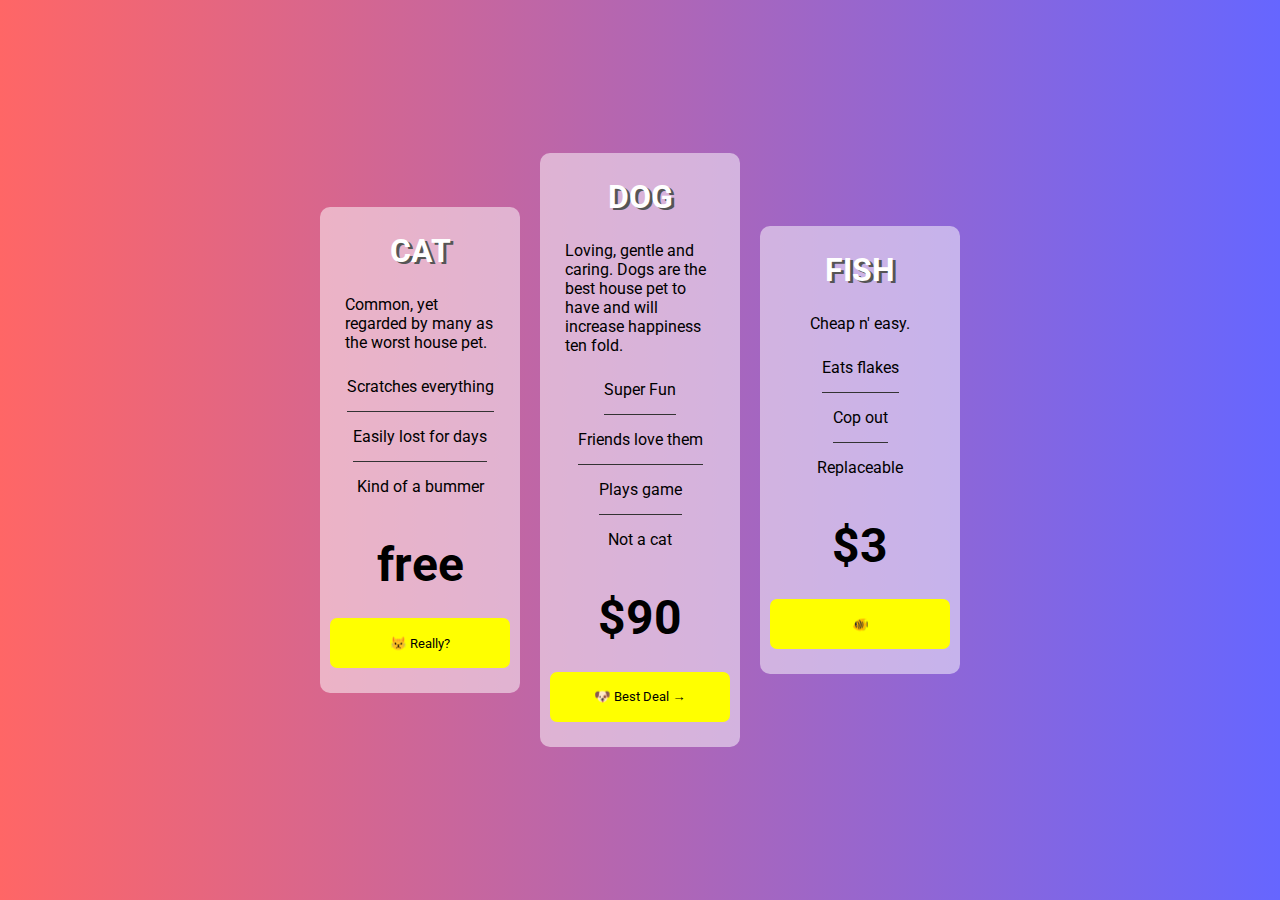
==== ex-1-pricing-grid/index.html @ 0f9280b4 "feat(ex1:CSS Flexbox Layout Assignment" ====
<!DOCTYPE html>
<html lang="en">
  <head>
    <meta charset="UTF-8" />
    <meta http-equiv="X-UA-Compatible" content="IE=edge" />
    <meta name="viewport" content="width=device-width, initial-scale=1.0" />
    <link rel="stylesheet" href="./style.css" />
    <link rel="preconnect" href="https://fonts.googleapis.com">
<link rel="preconnect" href="https://fonts.gstatic.com" crossorigin>
<link href="https://fonts.googleapis.com/css2?family=Roboto:ital,wght@0,100;0,300;0,400;0,500;0,700;0,900;1,100;1,300;1,400;1,500;1,700;1,900&display=swap" rel="stylesheet">
    <title>Flexbox Exercise 1: Pricing Grid</title>
  </head>

  <body>
    <main>
      <div class="cat-box">
        <h1 class="title">CAT</h1>
        <p>
          Common, yet regarded by many as the worst house pet.
        </p>
        <div class="feature">
          <p>Scratches everything</p>
          <p>Easily lost for days</p>
          <p>Kind of a bummer</p>
        </div>
        <h1 class="price">free<h1>
          <button class="btn btn--cat">😾 Really?</button>
      </div>


      <div class="dog-box">
        <h1 class="title">DOG</h1>
        <p>
          Loving, gentle and caring.
          Dogs are the best house pet to have and will increase happiness ten fold.
        </p>
        <div class="feature">
          <p>Super Fun</p>
          <p>Friends love them</p>
          <p>Plays game</p>
          <p>Not a cat</p>
        </div>
        <h1 class="price">$90<h1>
          <button class="btn btn--cat">🐶 Best Deal &rightarrow;</button>
      </div>


      <div class="fish-box">
        <h1 class="title">FISH</h1>
        <p>
          Cheap n' easy.
        </p>
        <div class="feature">
          <p>Eats flakes</p>
          <p>Cop out</p>
          <p>Replaceable</p>
        </div>
        <h1 class="price">$3<h1>
          <button class="btn btn--cat">🐠</button>
      </div>
    </main>
  </body>
</html>
---- ex-1-pricing-grid/style.css ----
* {
  margin: 0;
  padding: 0;
  box-sizing: border-box;
  font-family: "Roboto", sans-serif;
}

main {
  display: flex;
  /* background-color: aqua; */
  height: 100vh;
  background: linear-gradient(
    90deg,
    hsl(0, 100%, 70%, 1),
    hsl(240, 100%, 70%, 1)
  );
  align-items: center;
  justify-content: center;
  gap: 20px;
}

.title {
  color: #fff;
  text-shadow: 3px 2px #555;
}

.cat-box {
  display: flex;
  flex-direction: column;
  border-radius: 10px;
  width: 200px;
  padding: 25px;
  gap: 25px;

  align-items: center;
  justify-content: center;
  background: hsla(0, 50%, 100%, 0.5);
}

.feature {
  display: flex;
  flex-direction: column;
  gap: 15px;
  align-items: center;
}

.feature p {
  border-bottom: 1px solid #333;
  padding-bottom: 15px;
}

.feature p:last-child {
  border-bottom: none;
}

.btn {
  background-color: yellow;
  width: 180px;
  height: 50px;
  border: none;
  border-radius: 7px;
}

.price {
  font-size: 48px;
}

.dog-box {
  /* background-color: green; */
  display: flex;
  flex-direction: column;
  border-radius: 10px;
  width: 200px;
  padding: 25px;
  gap: 25px;

  align-items: center;
  justify-content: center;
  background: hsla(0, 50%, 100%, 0.5);
}

.fish-box {
  /* background-color: blue; */
  display: flex;
  flex-direction: column;
  border-radius: 10px;
  width: 200px;
  padding: 25px;
  gap: 25px;

  align-items: center;
  justify-content: center;
  background: hsla(0, 50%, 100%, 0.5);
}
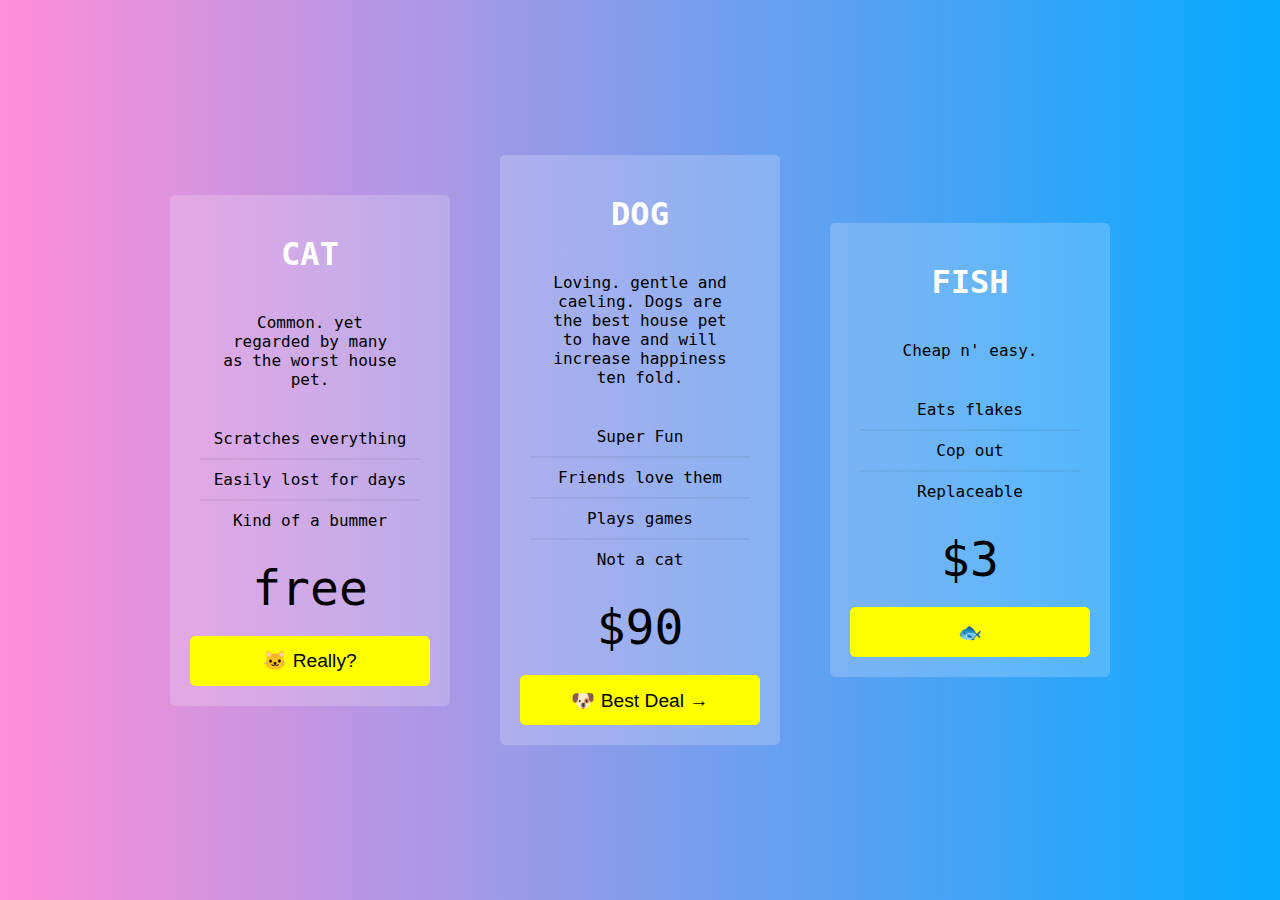
==== commit 3a7d1ec3: "feat: create website page" ====
--- a/ex-1-pricing-grid/index.html
+++ b/ex-1-pricing-grid/index.html
@@ -5,58 +5,56 @@
     <meta http-equiv="X-UA-Compatible" content="IE=edge" />
     <meta name="viewport" content="width=device-width, initial-scale=1.0" />
     <link rel="stylesheet" href="./style.css" />
-    <link rel="preconnect" href="https://fonts.googleapis.com">
-<link rel="preconnect" href="https://fonts.gstatic.com" crossorigin>
-<link href="https://fonts.googleapis.com/css2?family=Roboto:ital,wght@0,100;0,300;0,400;0,500;0,700;0,900;1,100;1,300;1,400;1,500;1,700;1,900&display=swap" rel="stylesheet">
     <title>Flexbox Exercise 1: Pricing Grid</title>
   </head>
 
   <body>
-    <main>
-      <div class="cat-box">
-        <h1 class="title">CAT</h1>
-        <p>
-          Common, yet regarded by many as the worst house pet.
+    <main class="container">
+      <div class="container-1">
+        <h1>CAT</h1>
+        <p class="description">
+          Common. yet regarded by many as the worst house pet.
         </p>
-        <div class="feature">
+        <div class="detail">
           <p>Scratches everything</p>
+          <hr />
           <p>Easily lost for days</p>
+          <hr />
           <p>Kind of a bummer</p>
         </div>
-        <h1 class="price">free<h1>
-          <button class="btn btn--cat">😾 Really?</button>
+        <div class="price">free</div>
+        <button class="btn">&#x1F431; Really?</button>
       </div>
-
-
-      <div class="dog-box">
-        <h1 class="title">DOG</h1>
-        <p>
-          Loving, gentle and caring.
-          Dogs are the best house pet to have and will increase happiness ten fold.
+      <div class="container-2">
+        <h1>DOG</h1>
+        <p class="description">
+          Loving. gentle and caeling. Dogs are the best house pet to have and
+          will increase happiness ten fold.
         </p>
-        <div class="feature">
+        <div class="detail">
           <p>Super Fun</p>
+          <hr />
           <p>Friends love them</p>
-          <p>Plays game</p>
+          <hr />
+          <p>Plays games</p>
+          <hr />
           <p>Not a cat</p>
         </div>
-        <h1 class="price">$90<h1>
-          <button class="btn btn--cat">🐶 Best Deal &rightarrow;</button>
+        <div class="price">$90</div>
+        <button class="btn">&#x1F436; Best Deal &#8594;</button>
       </div>
-
-
-      <div class="fish-box">
-        <h1 class="title">FISH</h1>
-        <p>
-          Cheap n' easy.
-        </p>
-        <div class="feature">
+      <div class="container-3">
+        <h1>FISH</h1>
+        <p class="description">Cheap n' easy.</p>
+        <div class="detail">
           <p>Eats flakes</p>
+          <hr />
           <p>Cop out</p>
+          <hr />
           <p>Replaceable</p>
         </div>
-        <h1 class="price">$3<h1>
-          <button class="btn btn--cat">🐠</button>
+        <div class="price">$3</div>
+        <button class="btn">&#x1F41F;</button>
       </div>
     </main>
   </body>
--- a/ex-1-pricing-grid/style.css
+++ b/ex-1-pricing-grid/style.css
@@ -1,94 +1,76 @@
 * {
-  margin: 0;
-  padding: 0;
   box-sizing: border-box;
-  font-family: "Roboto", sans-serif;
+  font-size: 16px;
+  margin: 0px;
+  padding: 0px;
 }
-
-main {
-  display: flex;
-  /* background-color: aqua; */
+.container {
   height: 100vh;
+  background: rgb(255, 143, 216);
   background: linear-gradient(
     90deg,
-    hsl(0, 100%, 70%, 1),
-    hsl(240, 100%, 70%, 1)
+    rgba(255, 143, 216, 1) 0%,
+    rgba(6, 170, 255, 1) 100%
   );
+  display: flex;
+  flex-direction: row;
+  justify-content: center;
   align-items: center;
-  justify-content: center;
-  gap: 20px;
+  gap: 50px;
 }
-
-.title {
-  color: #fff;
-  text-shadow: 3px 2px #555;
-}
-
-.cat-box {
+.container-1,
+.container-2,
+.container-3 {
+  width: 280px;
+  background: hsla(0, 50%, 100%, 0.2);
   display: flex;
   flex-direction: column;
-  border-radius: 10px;
-  width: 200px;
-  padding: 25px;
-  gap: 25px;
-
-  align-items: center;
-  justify-content: center;
-  background: hsla(0, 50%, 100%, 0.5);
+  border-radius: 5px;
 }
-
-.feature {
-  display: flex;
-  flex-direction: column;
-  gap: 15px;
-  align-items: center;
+h1 {
+  margin-top: 40px;
+  color: white;
+  font-family: monospace;
+  font-weight: 600;
+  font-size: 2rem;
+  text-align: center;
 }
-
-.feature p {
-  border-bottom: 1px solid #333;
-  padding-bottom: 15px;
+.description {
+  margin-top: 40px;
+  margin-left: 50px;
+  margin-right: 50px;
+  font-family: monospace;
+  font-weight: 400;
+  font-size: 1rem;
+  text-align: center;
 }
-
-.feature p:last-child {
-  border-bottom: none;
+hr {
+  margin-top: 10px;
+  margin-bottom: 10px;
+  border: 1px solid hsla(0, 0%, 0%, 0.055);
 }
-
+.detail {
+  margin-top: 40px;
+  margin-left: 30px;
+  margin-right: 30px;
+  font-family: monospace;
+  font-weight: 400;
+  font-size: 1rem;
+  text-align: center;
+}
+.price {
+  text-align: center;
+  margin-top: 30px;
+  font-family: monospace;
+  font-weight: 400;
+  font-size: 3rem;
+}
 .btn {
+  height: 50px;
+  margin: 20px;
   background-color: yellow;
-  width: 180px;
-  height: 50px;
-  border: none;
-  border-radius: 7px;
+  border: 1px solid yellow;
+  border-radius: 5px;
+  text-align: center;
+  font-size: 1.2rem;
 }
-
-.price {
-  font-size: 48px;
-}
-
-.dog-box {
-  /* background-color: green; */
-  display: flex;
-  flex-direction: column;
-  border-radius: 10px;
-  width: 200px;
-  padding: 25px;
-  gap: 25px;
-
-  align-items: center;
-  justify-content: center;
-  background: hsla(0, 50%, 100%, 0.5);
-}
-
-.fish-box {
-  /* background-color: blue; */
-  display: flex;
-  flex-direction: column;
-  border-radius: 10px;
-  width: 200px;
-  padding: 25px;
-  gap: 25px;
-
-  align-items: center;
-  justify-content: center;
-  background: hsla(0, 50%, 100%, 0.5);
-}
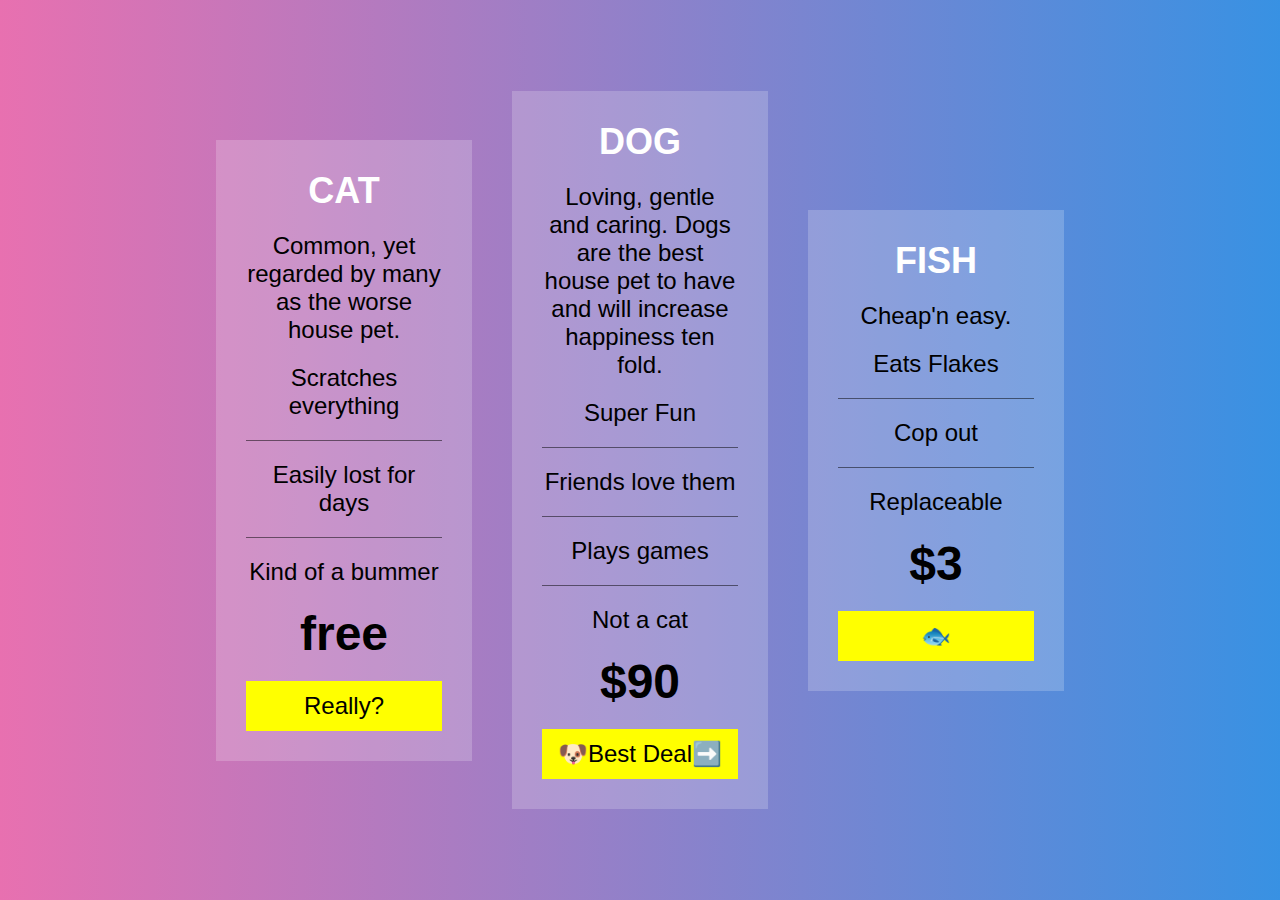
==== commit 5d71f7d2: "feat: add content add style" ====
--- a/ex-1-pricing-grid/index.html
+++ b/ex-1-pricing-grid/index.html
@@ -9,53 +9,38 @@
   </head>
 
   <body>
-    <main class="container">
-      <div class="container-1">
-        <h1>CAT</h1>
-        <p class="description">
-          Common. yet regarded by many as the worst house pet.
-        </p>
-        <div class="detail">
-          <p>Scratches everything</p>
-          <hr />
-          <p>Easily lost for days</p>
-          <hr />
-          <p>Kind of a bummer</p>
-        </div>
-        <div class="price">free</div>
-        <button class="btn">&#x1F431; Really?</button>
+    <div class="container">
+      <div class="cat">
+        <h2>CAT</h2>
+        <p>Common, yet regarded by many as the worse house pet.</p>
+        <p class="p1">Scratches everything</p>
+        <p class="p2">Easily lost for days</p>
+        <p>Kind of a bummer</p>
+        <h1>free</h1>
+        <button>Really?</button>
       </div>
-      <div class="container-2">
-        <h1>DOG</h1>
-        <p class="description">
-          Loving. gentle and caeling. Dogs are the best house pet to have and
+      <div class="dog">
+        <h2>DOG</h2>
+        <p>
+          Loving, gentle and caring. Dogs are the best house pet to have and
           will increase happiness ten fold.
         </p>
-        <div class="detail">
-          <p>Super Fun</p>
-          <hr />
-          <p>Friends love them</p>
-          <hr />
-          <p>Plays games</p>
-          <hr />
-          <p>Not a cat</p>
-        </div>
-        <div class="price">$90</div>
-        <button class="btn">&#x1F436; Best Deal &#8594;</button>
+        <p class="p1">Super Fun</p>
+        <p class="p2">Friends love them</p>
+        <p class="p3">Plays games</p>
+        <p>Not a cat</p>
+        <h1>$90</h1>
+        <button>🐶Best Deal➡️</button>
       </div>
-      <div class="container-3">
-        <h1>FISH</h1>
-        <p class="description">Cheap n' easy.</p>
-        <div class="detail">
-          <p>Eats flakes</p>
-          <hr />
-          <p>Cop out</p>
-          <hr />
-          <p>Replaceable</p>
-        </div>
-        <div class="price">$3</div>
-        <button class="btn">&#x1F41F;</button>
+      <div class="fish">
+        <h2>FISH</h2>
+        <p>Cheap'n easy.</p>
+        <p class="p1">Eats Flakes</p>
+        <p class="p2">Cop out</p>
+        <p>Replaceable</p>
+        <h1>$3</h1>
+        <button>🐟</button>
       </div>
-    </main>
+    </div>
   </body>
 </html>
--- a/ex-1-pricing-grid/style.css
+++ b/ex-1-pricing-grid/style.css
@@ -1,76 +1,45 @@
-* {
-  box-sizing: border-box;
-  font-size: 16px;
-  margin: 0px;
-  padding: 0px;
+*{
+    box-sizing: border-box;
+    margin: 0;
+    padding: 0;
+    font-family: sans-serif;
 }
-.container {
-  height: 100vh;
-  background: rgb(255, 143, 216);
-  background: linear-gradient(
-    90deg,
-    rgba(255, 143, 216, 1) 0%,
-    rgba(6, 170, 255, 1) 100%
-  );
-  display: flex;
-  flex-direction: row;
-  justify-content: center;
-  align-items: center;
-  gap: 50px;
+body{
+    height: 100vh;
 }
-.container-1,
-.container-2,
-.container-3 {
-  width: 280px;
-  background: hsla(0, 50%, 100%, 0.2);
-  display: flex;
-  flex-direction: column;
-  border-radius: 5px;
+.container{
+    display: flex;
+    background: linear-gradient(90deg,rgb(91%,44%,69%),rgb(22%,57%,89%));
+    height: 100%;
+    justify-content: center;
+    align-items: center;
+    width: 100%;
 }
-h1 {
-  margin-top: 40px;
-  color: white;
-  font-family: monospace;
-  font-weight: 600;
-  font-size: 2rem;
-  text-align: center;
+h2{
+    color: white;
 }
-.description {
-  margin-top: 40px;
-  margin-left: 50px;
-  margin-right: 50px;
-  font-family: monospace;
-  font-weight: 400;
-  font-size: 1rem;
-  text-align: center;
+.cat,.dog,.fish{
+    background: rgba(255,255, 255, .2);
+    height: fit-content;
+    display: flex;
+    flex-direction: column;
+    text-align: center;
+    padding: 30px;
+    flex-basis: 20%;
+    gap: 20px;
+    font-size: 1.5rem;
+    margin: 20px;
 }
-hr {
-  margin-top: 10px;
-  margin-bottom: 10px;
-  border: 1px solid hsla(0, 0%, 0%, 0.055);
+button{
+    background-color: yellow;
+    border: none;
+    display: flex;
+    justify-content: center;
+    align-items: center;
+    height: 50px;
+    font-size: 1.5rem;
 }
-.detail {
-  margin-top: 40px;
-  margin-left: 30px;
-  margin-right: 30px;
-  font-family: monospace;
-  font-weight: 400;
-  font-size: 1rem;
-  text-align: center;
-}
-.price {
-  text-align: center;
-  margin-top: 30px;
-  font-family: monospace;
-  font-weight: 400;
-  font-size: 3rem;
-}
-.btn {
-  height: 50px;
-  margin: 20px;
-  background-color: yellow;
-  border: 1px solid yellow;
-  border-radius: 5px;
-  text-align: center;
-  font-size: 1.2rem;
-}
+.p1,.p2,.p3{
+    border-bottom: 1px solid rgba(0, 0, 0, 0.5);
+    padding-bottom: 20px;
+}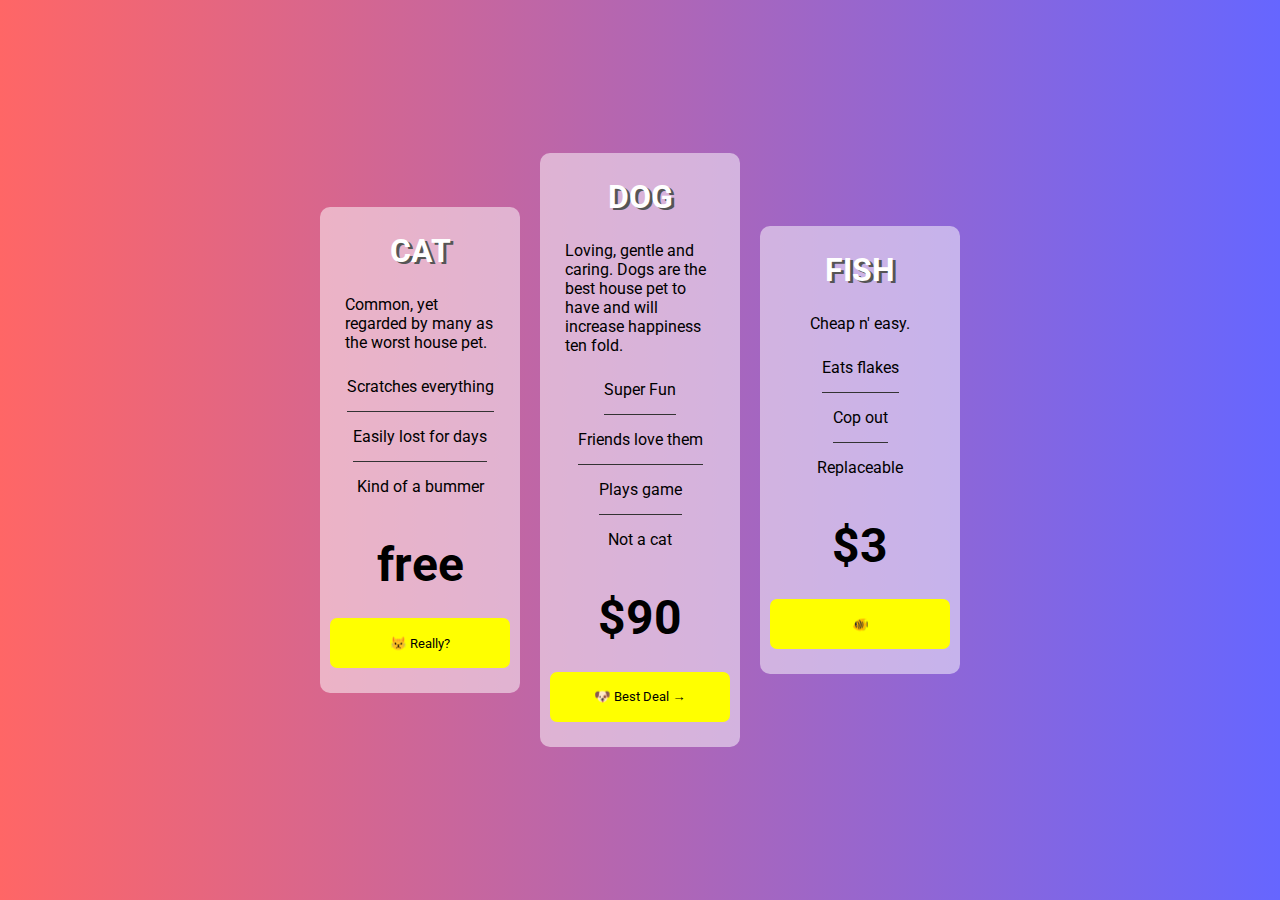
==== commit 87fad50f: "Merge 90a4d25b66d5b8aadf072686957e920f6c2f21de into e1208c68fb61df5568fc3d33baecde9e68a878dd" ====
--- a/ex-1-pricing-grid/index.html
+++ b/ex-1-pricing-grid/index.html
@@ -5,42 +5,59 @@
     <meta http-equiv="X-UA-Compatible" content="IE=edge" />
     <meta name="viewport" content="width=device-width, initial-scale=1.0" />
     <link rel="stylesheet" href="./style.css" />
+    <link rel="preconnect" href="https://fonts.googleapis.com">
+<link rel="preconnect" href="https://fonts.gstatic.com" crossorigin>
+<link href="https://fonts.googleapis.com/css2?family=Roboto:ital,wght@0,100;0,300;0,400;0,500;0,700;0,900;1,100;1,300;1,400;1,500;1,700;1,900&display=swap" rel="stylesheet">
     <title>Flexbox Exercise 1: Pricing Grid</title>
   </head>
 
   <body>
-    <div class="container">
-      <div class="cat">
-        <h2>CAT</h2>
-        <p>Common, yet regarded by many as the worse house pet.</p>
-        <p class="p1">Scratches everything</p>
-        <p class="p2">Easily lost for days</p>
-        <p>Kind of a bummer</p>
-        <h1>free</h1>
-        <button>Really?</button>
+    <main>
+      <div class="cat-box">
+        <h1 class="title">CAT</h1>
+        <p>
+          Common, yet regarded by many as the worst house pet.
+        </p>
+        <div class="feature">
+          <p>Scratches everything</p>
+          <p>Easily lost for days</p>
+          <p>Kind of a bummer</p>
+        </div>
+        <h1 class="price">free<h1>
+          <button class="btn btn--cat">😾 Really?</button>
       </div>
-      <div class="dog">
-        <h2>DOG</h2>
+
+
+      <div class="dog-box">
+        <h1 class="title">DOG</h1>
         <p>
-          Loving, gentle and caring. Dogs are the best house pet to have and
-          will increase happiness ten fold.
+          Loving, gentle and caring.
+          Dogs are the best house pet to have and will increase happiness ten fold.
         </p>
-        <p class="p1">Super Fun</p>
-        <p class="p2">Friends love them</p>
-        <p class="p3">Plays games</p>
-        <p>Not a cat</p>
-        <h1>$90</h1>
-        <button>🐶Best Deal➡️</button>
+        <div class="feature">
+          <p>Super Fun</p>
+          <p>Friends love them</p>
+          <p>Plays game</p>
+          <p>Not a cat</p>
+        </div>
+        <h1 class="price">$90<h1>
+          <button class="btn btn--cat">🐶 Best Deal &rightarrow;</button>
       </div>
-      <div class="fish">
-        <h2>FISH</h2>
-        <p>Cheap'n easy.</p>
-        <p class="p1">Eats Flakes</p>
-        <p class="p2">Cop out</p>
-        <p>Replaceable</p>
-        <h1>$3</h1>
-        <button>🐟</button>
+
+
+      <div class="fish-box">
+        <h1 class="title">FISH</h1>
+        <p>
+          Cheap n' easy.
+        </p>
+        <div class="feature">
+          <p>Eats flakes</p>
+          <p>Cop out</p>
+          <p>Replaceable</p>
+        </div>
+        <h1 class="price">$3<h1>
+          <button class="btn btn--cat">🐠</button>
       </div>
-    </div>
+    </main>
   </body>
 </html>
--- a/ex-1-pricing-grid/style.css
+++ b/ex-1-pricing-grid/style.css
@@ -1,45 +1,94 @@
-*{
-    box-sizing: border-box;
-    margin: 0;
-    padding: 0;
-    font-family: sans-serif;
+* {
+  margin: 0;
+  padding: 0;
+  box-sizing: border-box;
+  font-family: "Roboto", sans-serif;
 }
-body{
-    height: 100vh;
+
+main {
+  display: flex;
+  /* background-color: aqua; */
+  height: 100vh;
+  background: linear-gradient(
+    90deg,
+    hsl(0, 100%, 70%, 1),
+    hsl(240, 100%, 70%, 1)
+  );
+  align-items: center;
+  justify-content: center;
+  gap: 20px;
 }
-.container{
-    display: flex;
-    background: linear-gradient(90deg,rgb(91%,44%,69%),rgb(22%,57%,89%));
-    height: 100%;
-    justify-content: center;
-    align-items: center;
-    width: 100%;
+
+.title {
+  color: #fff;
+  text-shadow: 3px 2px #555;
 }
-h2{
-    color: white;
+
+.cat-box {
+  display: flex;
+  flex-direction: column;
+  border-radius: 10px;
+  width: 200px;
+  padding: 25px;
+  gap: 25px;
+
+  align-items: center;
+  justify-content: center;
+  background: hsla(0, 50%, 100%, 0.5);
 }
-.cat,.dog,.fish{
-    background: rgba(255,255, 255, .2);
-    height: fit-content;
-    display: flex;
-    flex-direction: column;
-    text-align: center;
-    padding: 30px;
-    flex-basis: 20%;
-    gap: 20px;
-    font-size: 1.5rem;
-    margin: 20px;
+
+.feature {
+  display: flex;
+  flex-direction: column;
+  gap: 15px;
+  align-items: center;
 }
-button{
-    background-color: yellow;
-    border: none;
-    display: flex;
-    justify-content: center;
-    align-items: center;
-    height: 50px;
-    font-size: 1.5rem;
+
+.feature p {
+  border-bottom: 1px solid #333;
+  padding-bottom: 15px;
 }
-.p1,.p2,.p3{
-    border-bottom: 1px solid rgba(0, 0, 0, 0.5);
-    padding-bottom: 20px;
-}+
+.feature p:last-child {
+  border-bottom: none;
+}
+
+.btn {
+  background-color: yellow;
+  width: 180px;
+  height: 50px;
+  border: none;
+  border-radius: 7px;
+}
+
+.price {
+  font-size: 48px;
+}
+
+.dog-box {
+  /* background-color: green; */
+  display: flex;
+  flex-direction: column;
+  border-radius: 10px;
+  width: 200px;
+  padding: 25px;
+  gap: 25px;
+
+  align-items: center;
+  justify-content: center;
+  background: hsla(0, 50%, 100%, 0.5);
+}
+
+.fish-box {
+  /* background-color: blue; */
+  display: flex;
+  flex-direction: column;
+  border-radius: 10px;
+  width: 200px;
+  padding: 25px;
+  gap: 25px;
+
+  align-items: center;
+  justify-content: center;
+  background: hsla(0, 50%, 100%, 0.5);
+}
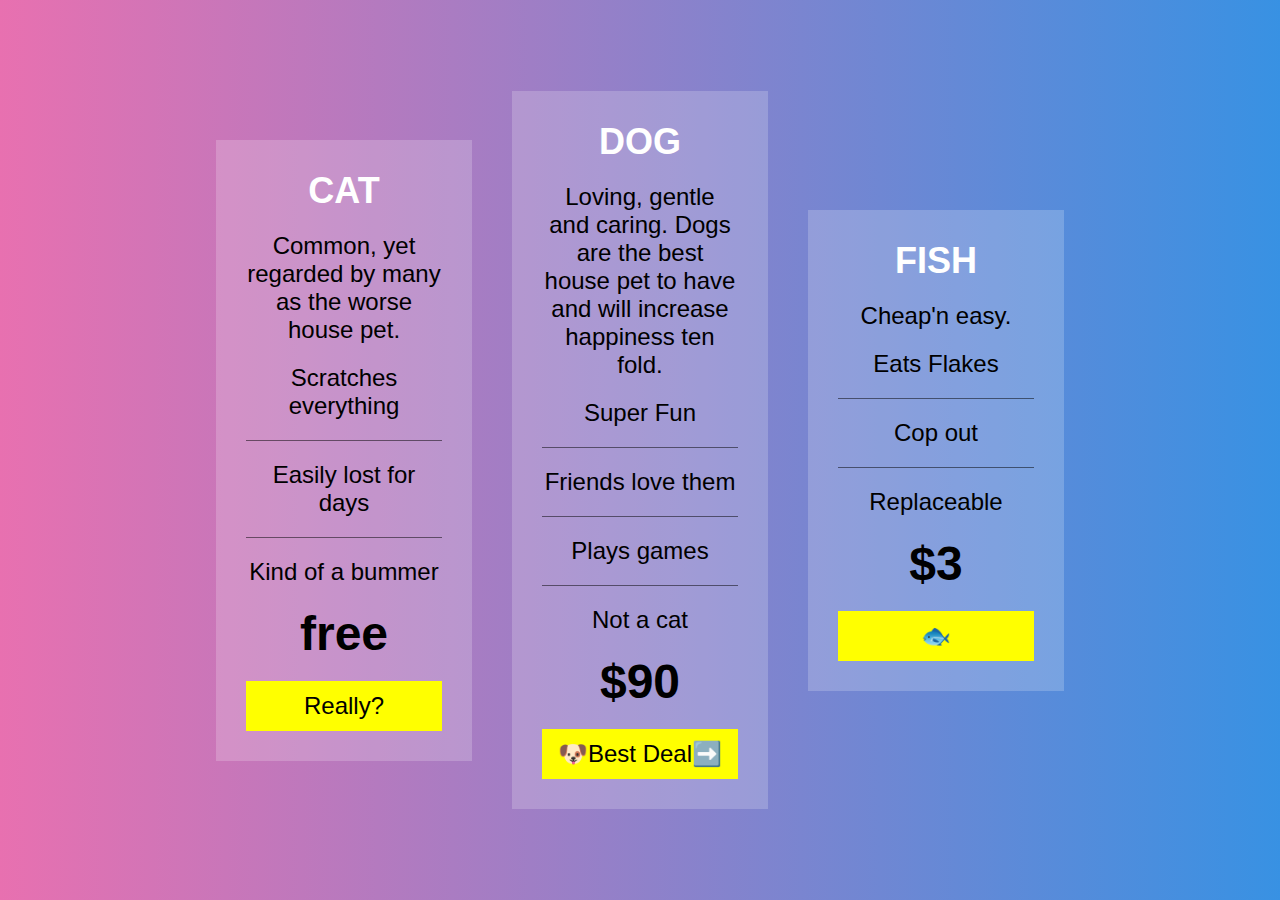
==== commit 528885d1: "Merge b31f4d66d6ce4f72ebc7f6bdfe0928de209f0ddd into e1208c68fb61df5568fc3d33baecde9e68a878dd" ====
--- a/ex-1-pricing-grid/index.html
+++ b/ex-1-pricing-grid/index.html
@@ -5,59 +5,42 @@
     <meta http-equiv="X-UA-Compatible" content="IE=edge" />
     <meta name="viewport" content="width=device-width, initial-scale=1.0" />
     <link rel="stylesheet" href="./style.css" />
-    <link rel="preconnect" href="https://fonts.googleapis.com">
-<link rel="preconnect" href="https://fonts.gstatic.com" crossorigin>
-<link href="https://fonts.googleapis.com/css2?family=Roboto:ital,wght@0,100;0,300;0,400;0,500;0,700;0,900;1,100;1,300;1,400;1,500;1,700;1,900&display=swap" rel="stylesheet">
     <title>Flexbox Exercise 1: Pricing Grid</title>
   </head>
 
   <body>
-    <main>
-      <div class="cat-box">
-        <h1 class="title">CAT</h1>
+    <div class="container">
+      <div class="cat">
+        <h2>CAT</h2>
+        <p>Common, yet regarded by many as the worse house pet.</p>
+        <p class="p1">Scratches everything</p>
+        <p class="p2">Easily lost for days</p>
+        <p>Kind of a bummer</p>
+        <h1>free</h1>
+        <button>Really?</button>
+      </div>
+      <div class="dog">
+        <h2>DOG</h2>
         <p>
-          Common, yet regarded by many as the worst house pet.
+          Loving, gentle and caring. Dogs are the best house pet to have and
+          will increase happiness ten fold.
         </p>
-        <div class="feature">
-          <p>Scratches everything</p>
-          <p>Easily lost for days</p>
-          <p>Kind of a bummer</p>
-        </div>
-        <h1 class="price">free<h1>
-          <button class="btn btn--cat">😾 Really?</button>
+        <p class="p1">Super Fun</p>
+        <p class="p2">Friends love them</p>
+        <p class="p3">Plays games</p>
+        <p>Not a cat</p>
+        <h1>$90</h1>
+        <button>🐶Best Deal➡️</button>
       </div>
-
-
-      <div class="dog-box">
-        <h1 class="title">DOG</h1>
-        <p>
-          Loving, gentle and caring.
-          Dogs are the best house pet to have and will increase happiness ten fold.
-        </p>
-        <div class="feature">
-          <p>Super Fun</p>
-          <p>Friends love them</p>
-          <p>Plays game</p>
-          <p>Not a cat</p>
-        </div>
-        <h1 class="price">$90<h1>
-          <button class="btn btn--cat">🐶 Best Deal &rightarrow;</button>
+      <div class="fish">
+        <h2>FISH</h2>
+        <p>Cheap'n easy.</p>
+        <p class="p1">Eats Flakes</p>
+        <p class="p2">Cop out</p>
+        <p>Replaceable</p>
+        <h1>$3</h1>
+        <button>🐟</button>
       </div>
-
-
-      <div class="fish-box">
-        <h1 class="title">FISH</h1>
-        <p>
-          Cheap n' easy.
-        </p>
-        <div class="feature">
-          <p>Eats flakes</p>
-          <p>Cop out</p>
-          <p>Replaceable</p>
-        </div>
-        <h1 class="price">$3<h1>
-          <button class="btn btn--cat">🐠</button>
-      </div>
-    </main>
+    </div>
   </body>
 </html>
--- a/ex-1-pricing-grid/style.css
+++ b/ex-1-pricing-grid/style.css
@@ -1,94 +1,45 @@
-* {
-  margin: 0;
-  padding: 0;
-  box-sizing: border-box;
-  font-family: "Roboto", sans-serif;
+*{
+    box-sizing: border-box;
+    margin: 0;
+    padding: 0;
+    font-family: sans-serif;
 }
-
-main {
-  display: flex;
-  /* background-color: aqua; */
-  height: 100vh;
-  background: linear-gradient(
-    90deg,
-    hsl(0, 100%, 70%, 1),
-    hsl(240, 100%, 70%, 1)
-  );
-  align-items: center;
-  justify-content: center;
-  gap: 20px;
+body{
+    height: 100vh;
 }
-
-.title {
-  color: #fff;
-  text-shadow: 3px 2px #555;
+.container{
+    display: flex;
+    background: linear-gradient(90deg,rgb(91%,44%,69%),rgb(22%,57%,89%));
+    height: 100%;
+    justify-content: center;
+    align-items: center;
+    width: 100%;
 }
-
-.cat-box {
-  display: flex;
-  flex-direction: column;
-  border-radius: 10px;
-  width: 200px;
-  padding: 25px;
-  gap: 25px;
-
-  align-items: center;
-  justify-content: center;
-  background: hsla(0, 50%, 100%, 0.5);
+h2{
+    color: white;
 }
-
-.feature {
-  display: flex;
-  flex-direction: column;
-  gap: 15px;
-  align-items: center;
+.cat,.dog,.fish{
+    background: rgba(255,255, 255, .2);
+    height: fit-content;
+    display: flex;
+    flex-direction: column;
+    text-align: center;
+    padding: 30px;
+    flex-basis: 20%;
+    gap: 20px;
+    font-size: 1.5rem;
+    margin: 20px;
 }
-
-.feature p {
-  border-bottom: 1px solid #333;
-  padding-bottom: 15px;
+button{
+    background-color: yellow;
+    border: none;
+    display: flex;
+    justify-content: center;
+    align-items: center;
+    height: 50px;
+    font-size: 1.5rem;
 }
-
-.feature p:last-child {
-  border-bottom: none;
-}
-
-.btn {
-  background-color: yellow;
-  width: 180px;
-  height: 50px;
-  border: none;
-  border-radius: 7px;
-}
-
-.price {
-  font-size: 48px;
-}
-
-.dog-box {
-  /* background-color: green; */
-  display: flex;
-  flex-direction: column;
-  border-radius: 10px;
-  width: 200px;
-  padding: 25px;
-  gap: 25px;
-
-  align-items: center;
-  justify-content: center;
-  background: hsla(0, 50%, 100%, 0.5);
-}
-
-.fish-box {
-  /* background-color: blue; */
-  display: flex;
-  flex-direction: column;
-  border-radius: 10px;
-  width: 200px;
-  padding: 25px;
-  gap: 25px;
-
-  align-items: center;
-  justify-content: center;
-  background: hsla(0, 50%, 100%, 0.5);
-}
+.p1,.p2,.p3{
+    border-bottom: 1px solid rgba(0, 0, 0, 0.5);
+    padding-bottom: 20px;
+}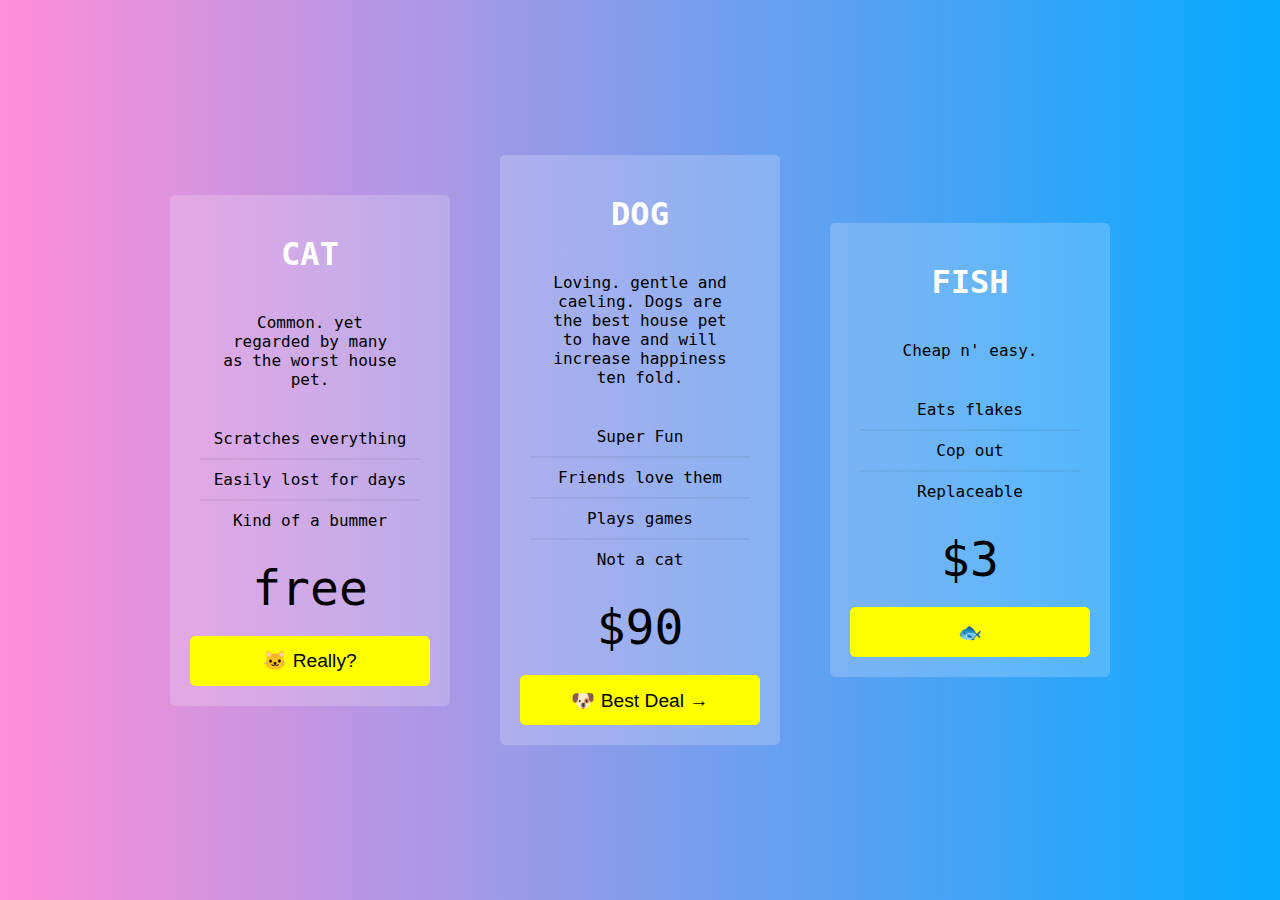
==== commit 9962f81a: "Merge pull request #3 from techupth/feature/non" ====
--- a/ex-1-pricing-grid/index.html
+++ b/ex-1-pricing-grid/index.html
@@ -9,38 +9,53 @@
   </head>
 
   <body>
-    <div class="container">
-      <div class="cat">
-        <h2>CAT</h2>
-        <p>Common, yet regarded by many as the worse house pet.</p>
-        <p class="p1">Scratches everything</p>
-        <p class="p2">Easily lost for days</p>
-        <p>Kind of a bummer</p>
-        <h1>free</h1>
-        <button>Really?</button>
+    <main class="container">
+      <div class="container-1">
+        <h1>CAT</h1>
+        <p class="description">
+          Common. yet regarded by many as the worst house pet.
+        </p>
+        <div class="detail">
+          <p>Scratches everything</p>
+          <hr />
+          <p>Easily lost for days</p>
+          <hr />
+          <p>Kind of a bummer</p>
+        </div>
+        <div class="price">free</div>
+        <button class="btn">&#x1F431; Really?</button>
       </div>
-      <div class="dog">
-        <h2>DOG</h2>
-        <p>
-          Loving, gentle and caring. Dogs are the best house pet to have and
+      <div class="container-2">
+        <h1>DOG</h1>
+        <p class="description">
+          Loving. gentle and caeling. Dogs are the best house pet to have and
           will increase happiness ten fold.
         </p>
-        <p class="p1">Super Fun</p>
-        <p class="p2">Friends love them</p>
-        <p class="p3">Plays games</p>
-        <p>Not a cat</p>
-        <h1>$90</h1>
-        <button>🐶Best Deal➡️</button>
+        <div class="detail">
+          <p>Super Fun</p>
+          <hr />
+          <p>Friends love them</p>
+          <hr />
+          <p>Plays games</p>
+          <hr />
+          <p>Not a cat</p>
+        </div>
+        <div class="price">$90</div>
+        <button class="btn">&#x1F436; Best Deal &#8594;</button>
       </div>
-      <div class="fish">
-        <h2>FISH</h2>
-        <p>Cheap'n easy.</p>
-        <p class="p1">Eats Flakes</p>
-        <p class="p2">Cop out</p>
-        <p>Replaceable</p>
-        <h1>$3</h1>
-        <button>🐟</button>
+      <div class="container-3">
+        <h1>FISH</h1>
+        <p class="description">Cheap n' easy.</p>
+        <div class="detail">
+          <p>Eats flakes</p>
+          <hr />
+          <p>Cop out</p>
+          <hr />
+          <p>Replaceable</p>
+        </div>
+        <div class="price">$3</div>
+        <button class="btn">&#x1F41F;</button>
       </div>
-    </div>
+    </main>
   </body>
 </html>
--- a/ex-1-pricing-grid/style.css
+++ b/ex-1-pricing-grid/style.css
@@ -1,45 +1,76 @@
-*{
-    box-sizing: border-box;
-    margin: 0;
-    padding: 0;
-    font-family: sans-serif;
+* {
+  box-sizing: border-box;
+  font-size: 16px;
+  margin: 0px;
+  padding: 0px;
 }
-body{
-    height: 100vh;
+.container {
+  height: 100vh;
+  background: rgb(255, 143, 216);
+  background: linear-gradient(
+    90deg,
+    rgba(255, 143, 216, 1) 0%,
+    rgba(6, 170, 255, 1) 100%
+  );
+  display: flex;
+  flex-direction: row;
+  justify-content: center;
+  align-items: center;
+  gap: 50px;
 }
-.container{
-    display: flex;
-    background: linear-gradient(90deg,rgb(91%,44%,69%),rgb(22%,57%,89%));
-    height: 100%;
-    justify-content: center;
-    align-items: center;
-    width: 100%;
+.container-1,
+.container-2,
+.container-3 {
+  width: 280px;
+  background: hsla(0, 50%, 100%, 0.2);
+  display: flex;
+  flex-direction: column;
+  border-radius: 5px;
 }
-h2{
-    color: white;
+h1 {
+  margin-top: 40px;
+  color: white;
+  font-family: monospace;
+  font-weight: 600;
+  font-size: 2rem;
+  text-align: center;
 }
-.cat,.dog,.fish{
-    background: rgba(255,255, 255, .2);
-    height: fit-content;
-    display: flex;
-    flex-direction: column;
-    text-align: center;
-    padding: 30px;
-    flex-basis: 20%;
-    gap: 20px;
-    font-size: 1.5rem;
-    margin: 20px;
+.description {
+  margin-top: 40px;
+  margin-left: 50px;
+  margin-right: 50px;
+  font-family: monospace;
+  font-weight: 400;
+  font-size: 1rem;
+  text-align: center;
 }
-button{
-    background-color: yellow;
-    border: none;
-    display: flex;
-    justify-content: center;
-    align-items: center;
-    height: 50px;
-    font-size: 1.5rem;
+hr {
+  margin-top: 10px;
+  margin-bottom: 10px;
+  border: 1px solid hsla(0, 0%, 0%, 0.055);
 }
-.p1,.p2,.p3{
-    border-bottom: 1px solid rgba(0, 0, 0, 0.5);
-    padding-bottom: 20px;
-}+.detail {
+  margin-top: 40px;
+  margin-left: 30px;
+  margin-right: 30px;
+  font-family: monospace;
+  font-weight: 400;
+  font-size: 1rem;
+  text-align: center;
+}
+.price {
+  text-align: center;
+  margin-top: 30px;
+  font-family: monospace;
+  font-weight: 400;
+  font-size: 3rem;
+}
+.btn {
+  height: 50px;
+  margin: 20px;
+  background-color: yellow;
+  border: 1px solid yellow;
+  border-radius: 5px;
+  text-align: center;
+  font-size: 1.2rem;
+}
